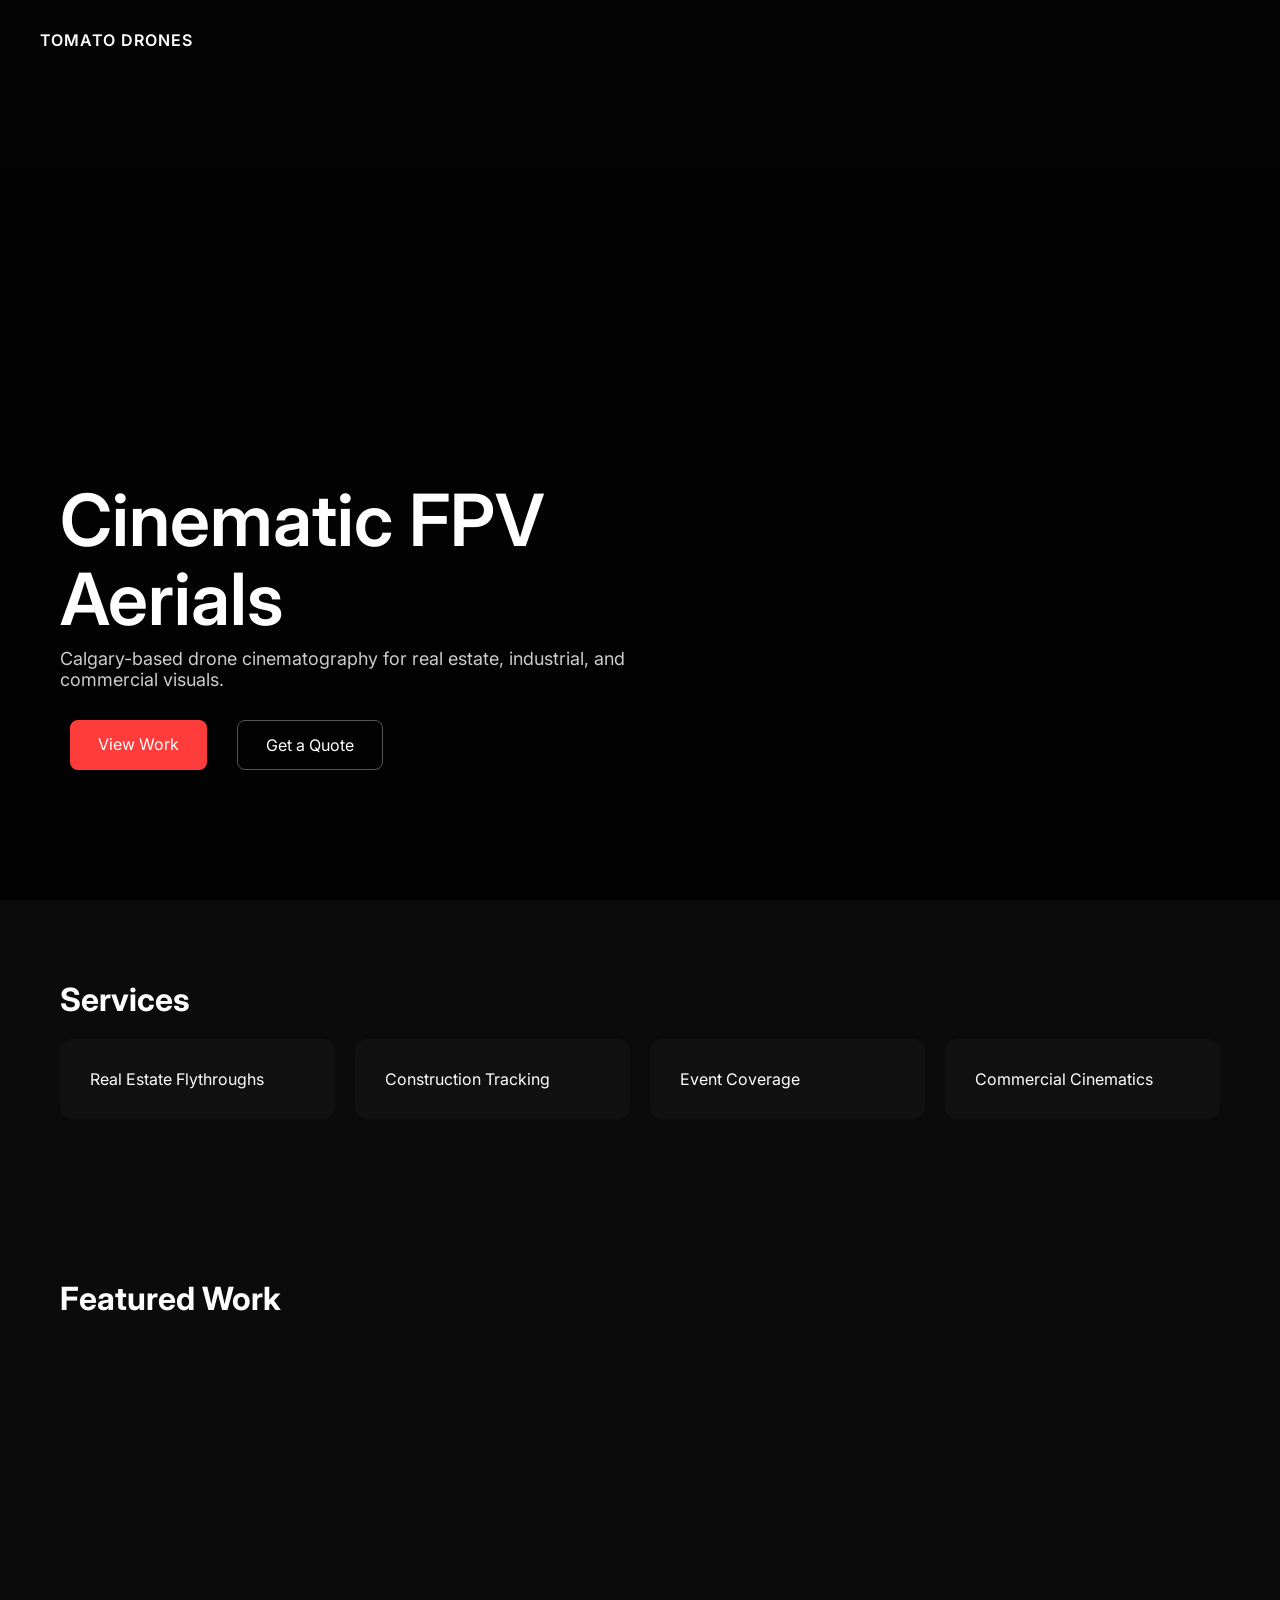
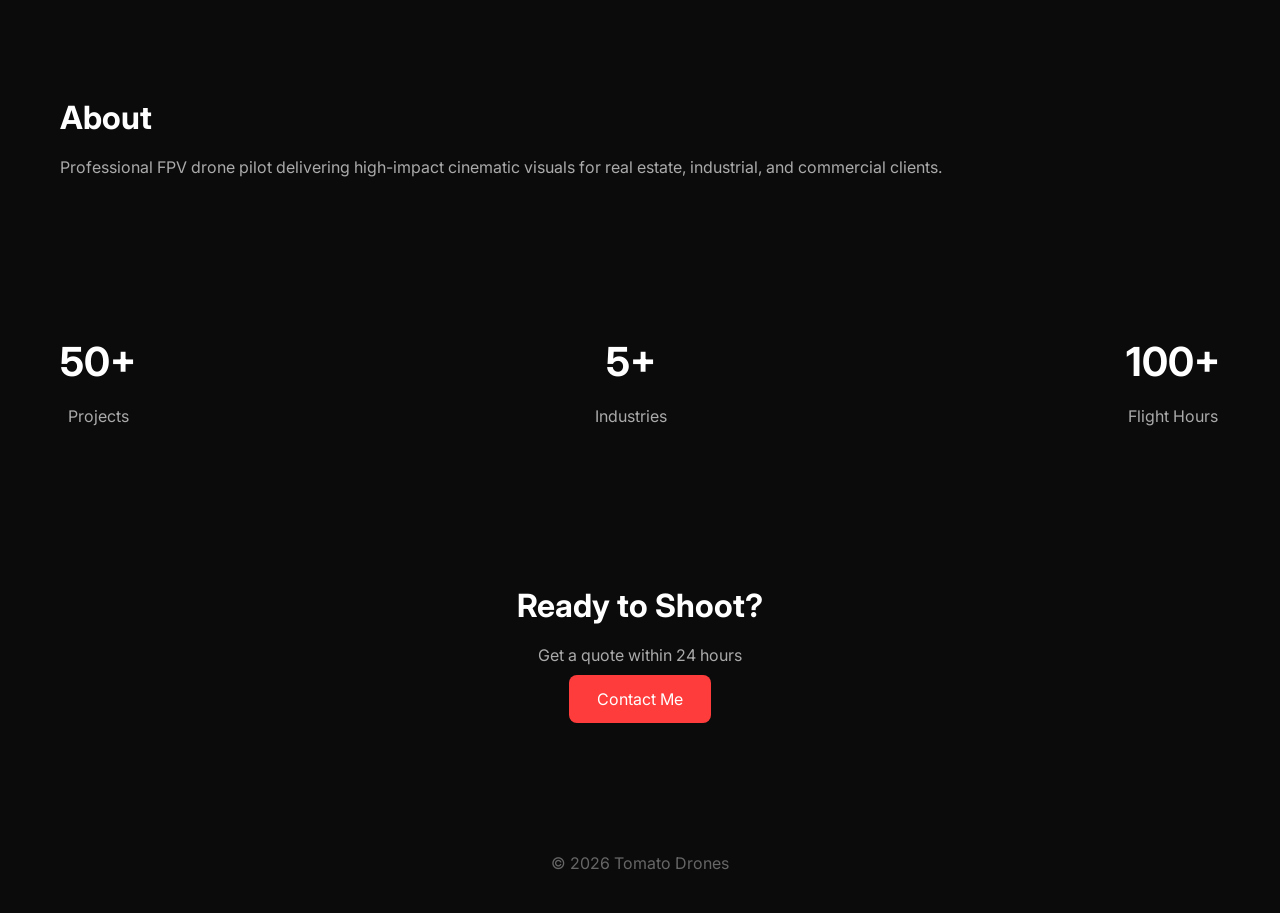
==== index.html @ 1771d5e5 "0.2" ====
<!DOCTYPE html>
<html lang="en">
<head>
<meta charset="UTF-8">
<meta name="viewport" content="width=device-width, initial-scale=1.0">
<title>Tomato Drones</title>

<link href="https://fonts.googleapis.com/css2?family=Inter:wght@300;400;600&display=swap" rel="stylesheet">

<style>
* { margin:0; padding:0; box-sizing:border-box; }
body {
  font-family: 'Inter', sans-serif;
  background:#0b0b0b;
  color:white;
}

.container {
  max-width:1200px;
  margin:auto;
  padding:80px 20px;
}

h1 { font-size:64px; line-height:1.1; }
h2 { font-size:32px; margin-bottom:20px; }
p { color:#aaa; }

.btn {
  padding:14px 28px;
  border-radius:8px;
  text-decoration:none;
  display:inline-block;
  margin:10px;
  transition:0.3s;
}

.btn-primary {
  background:#ff3c3c;
  color:white;
}

.btn-outline {
  border:1px solid #555;
  color:white;
}

.btn:hover { transform:translateY(-2px); }

.hero {
  position: relative;
  height: 100vh;
  overflow: hidden;
}

.hero video {
  position: fixed;
  top: 0;
  left: 0;
  width: 100%;
  height: 100%;
  object-fit: cover;
  z-index: -2;
  opacity: 0.2;
}

.hero::after {
  content:"";
  position: fixed;
  top:0;
  left:0;
  width:100%;
  height:100%;
  background: linear-gradient(
    to bottom,
    rgba(0,0,0,0.6),
    rgba(0,0,0,0.8)
  );
  z-index:-1;
}

/* NAV STYLE TITLE */
.brand {
  position: fixed;
  top: 30px;
  left: 40px;
  font-weight: 600;
  letter-spacing: 1px;
  z-index: 10;
}

/* HERO TEXT */
.hero-content {
  position: absolute;
  bottom: 120px;
  left: 60px;
  max-width: 600px;
}

.hero-content h1 {
  font-size: 72px;
  font-weight: 600;
  margin-bottom: 10px;
}

.hero-content p {
  font-size: 18px;
  color: #ccc;
  margin-bottom: 20px;
}

/* BUTTON ROW */
.hero-actions {
  display: flex;
  gap: 10px;
}

.hero video {
  position:absolute;
  width:100%;
  height:100%;
  object-fit:cover;
  z-index:-1;
  opacity:0.4;
}

.glass {
  background:rgba(255,255,255,0.05);
  backdrop-filter:blur(10px);
  padding:40px;
  border-radius:16px;
}

.services {
  display:grid;
  grid-template-columns:repeat(auto-fit,minmax(250px,1fr));
  gap:20px;
}

.card {
  padding:30px;
  background:#111;
  border-radius:12px;
  transition:0.3s;
}

.card:hover {
  transform:translateY(-5px);
  background:#151515;
}

.portfolio {
  display:grid;
  grid-template-columns:repeat(auto-fit,minmax(300px,1fr));
  gap:20px;
}

.portfolio iframe, .portfolio video {
  width:100%;
  height:200px;
  border-radius:12px;
  border:none;
}

.stats {
  display:flex;
  justify-content:space-between;
  text-align:center;
}

.stats h2 {
  font-size:40px;
}

footer {
  text-align:center;
  padding:40px;
  color:#666;
}

@media(max-width:768px){
  h1 { font-size:40px; }
  .stats { flex-direction:column; gap:20px; }
}
</style>
</head>

<body>

<!-- HERO -->
<section class="hero">

  <video autoplay muted loop playsinline>
    <source src="twoRock.mp4" type="video/mp4">
  </video>

  <div class="brand">TOMATO DRONES</div>

  <div class="hero-content">
    <h1>Cinematic FPV<br>Aerials</h1>
    <p>Calgary-based drone cinematography for real estate, industrial, and commercial visuals.</p>

    <div class="hero-actions">
      <a href="#portfolio" class="btn btn-primary">View Work</a>
      <a href="#contact" class="btn btn-outline">Get a Quote</a>
    </div>
  </div>

</section>

<!-- SERVICES -->
<section class="container">
  <h2>Services</h2>
  <div class="services">
    <div class="card">Real Estate Flythroughs</div>
    <div class="card">Construction Tracking</div>
    <div class="card">Event Coverage</div>
    <div class="card">Commercial Cinematics</div>
  </div>
</section>

<!-- PORTFOLIO -->
<section class="container" id="portfolio">
  <h2>Featured Work</h2>
  <div class="portfolio">
    <iframe width="560" height="315" src="https://www.youtube.com/embed/nwQSkTdGqn8?si=Qu9YaFXA_uNrLhO6" title="YouTube video player" frameborder="0" allow="accelerometer; autoplay; clipboard-write; encrypted-media; gyroscope; picture-in-picture; web-share" referrerpolicy="strict-origin-when-cross-origin" allowfullscreen></iframe>
    <iframe width="560" height="315" src="https://www.youtube.com/embed/4V4vYfZzAvI?si=W__c7DfGCSNk1PB9" title="YouTube video player" frameborder="0" allow="accelerometer; autoplay; clipboard-write; encrypted-media; gyroscope; picture-in-picture; web-share" referrerpolicy="strict-origin-when-cross-origin" allowfullscreen></iframe>
    
  </div>
</section>

<!-- ABOUT -->
<section class="container">
  <h2>About</h2>
  <p>
    Professional FPV drone pilot delivering high-impact cinematic visuals for
    real estate, industrial, and commercial clients.
  </p>
</section>

<!-- STATS -->
<section class="container stats">
  <div>
    <h2>50+</h2>
    <p>Projects</p>
  </div>
  <div>
    <h2>5+</h2>
    <p>Industries</p>
  </div>
  <div>
    <h2>100+</h2>
    <p>Flight Hours</p>
  </div>
</section>

<!-- CTA -->
<section class="container" id="contact" style="text-align:center;">
  <h2>Ready to Shoot?</h2>
  <p>Get a quote within 24 hours</p>
  <a href="mailto:tomatodrones@gmail.com" class="btn btn-primary">Contact Me</a>
</section>

<footer>
  © 2026 Tomato Drones
</footer>

</body>
</html>
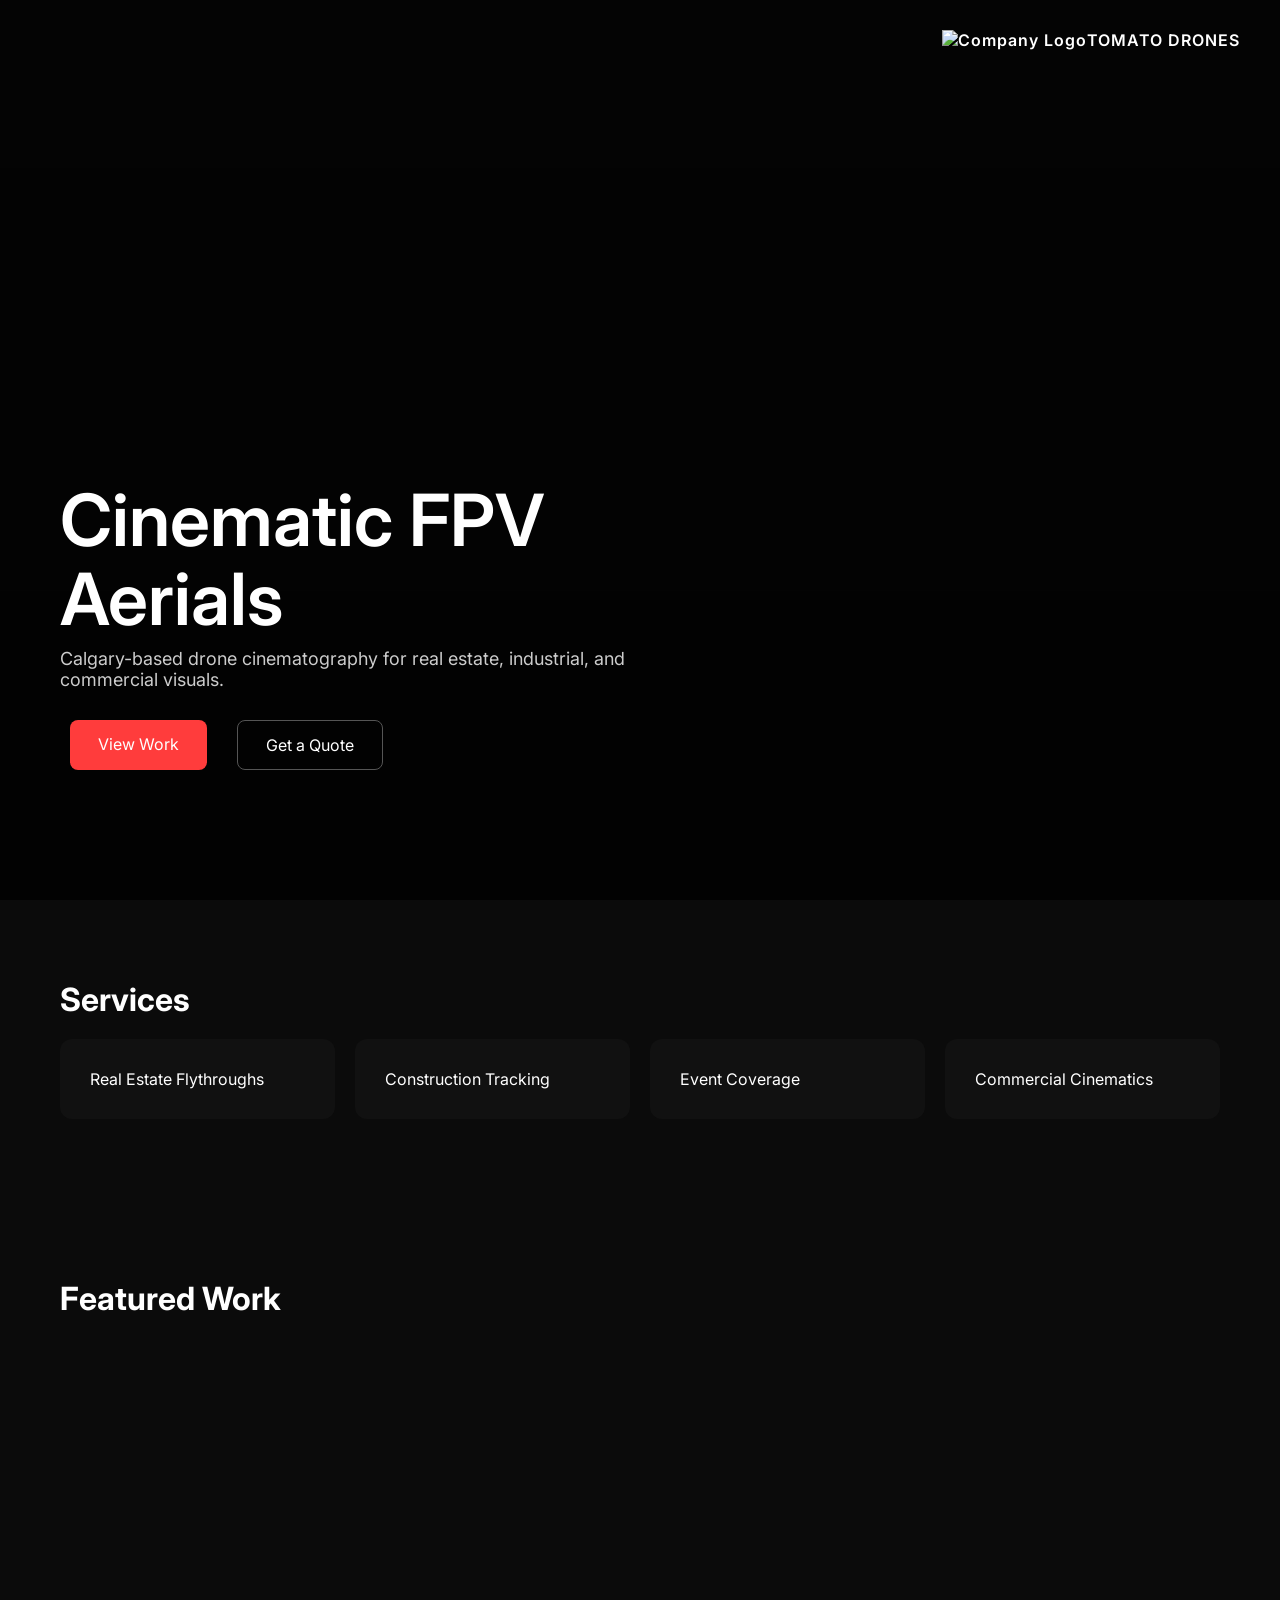
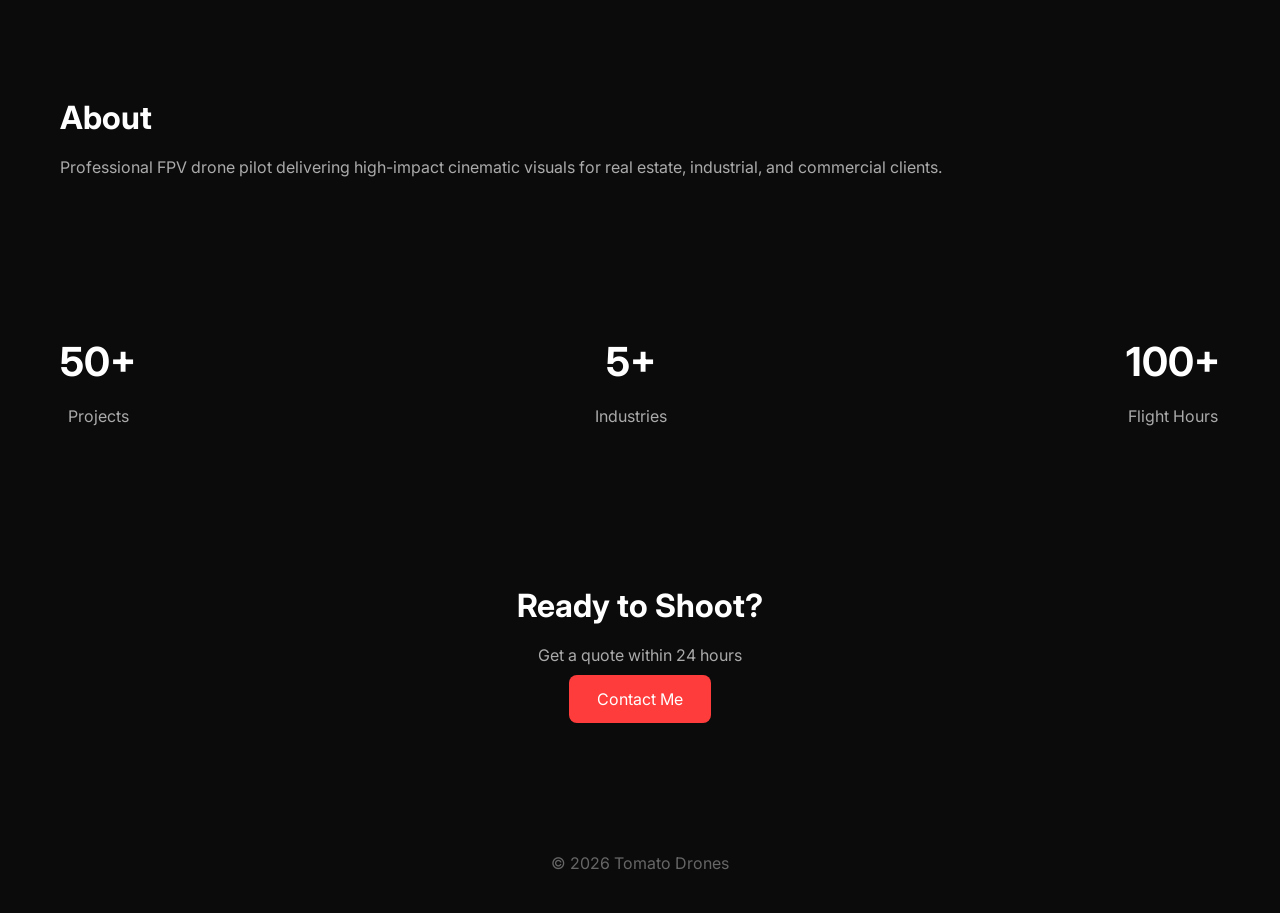
==== commit 574c1210: "Add logo to brand section in index.html Updated brand section to include a logo image." ====
--- a/index.html
+++ b/index.html
@@ -60,7 +60,7 @@
   height: 100%;
   object-fit: cover;
   z-index: -2;
-  opacity: 0.2;
+  opacity: 1;
 }
 
 .hero::after {
@@ -82,7 +82,7 @@
 .brand {
   position: fixed;
   top: 30px;
-  left: 40px;
+  right: 40px;
   font-weight: 600;
   letter-spacing: 1px;
   z-index: 10;
@@ -114,15 +114,6 @@
   gap: 10px;
 }
 
-.hero video {
-  position:absolute;
-  width:100%;
-  height:100%;
-  object-fit:cover;
-  z-index:-1;
-  opacity:0.4;
-}
-
 .glass {
   background:rgba(255,255,255,0.05);
   backdrop-filter:blur(10px);
@@ -193,7 +184,7 @@
     <source src="twoRock.mp4" type="video/mp4">
   </video>
 
-  <div class="brand">TOMATO DRONES</div>
+  <div class="brand"><img src="logo.png" alt="Company Logo" width="150" height="50">TOMATO DRONES</div>
 
   <div class="hero-content">
     <h1>Cinematic FPV<br>Aerials</h1>
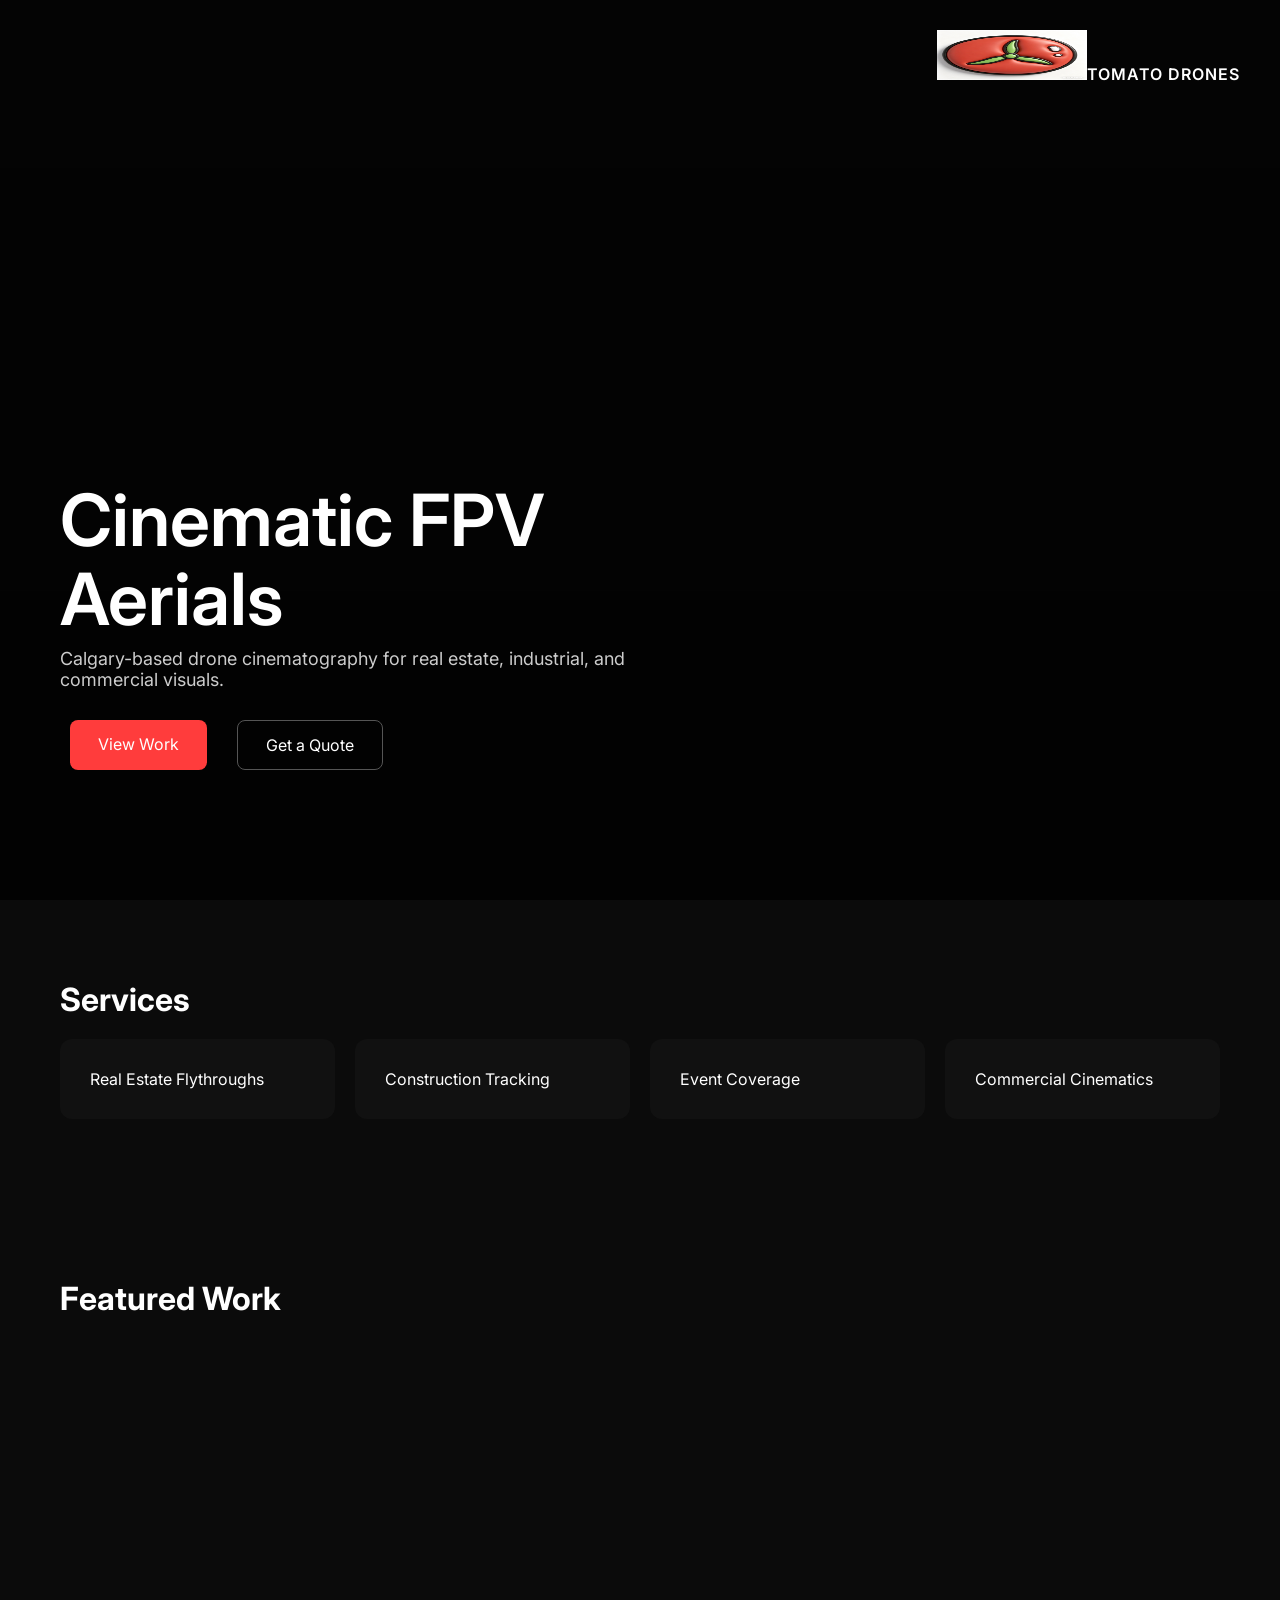
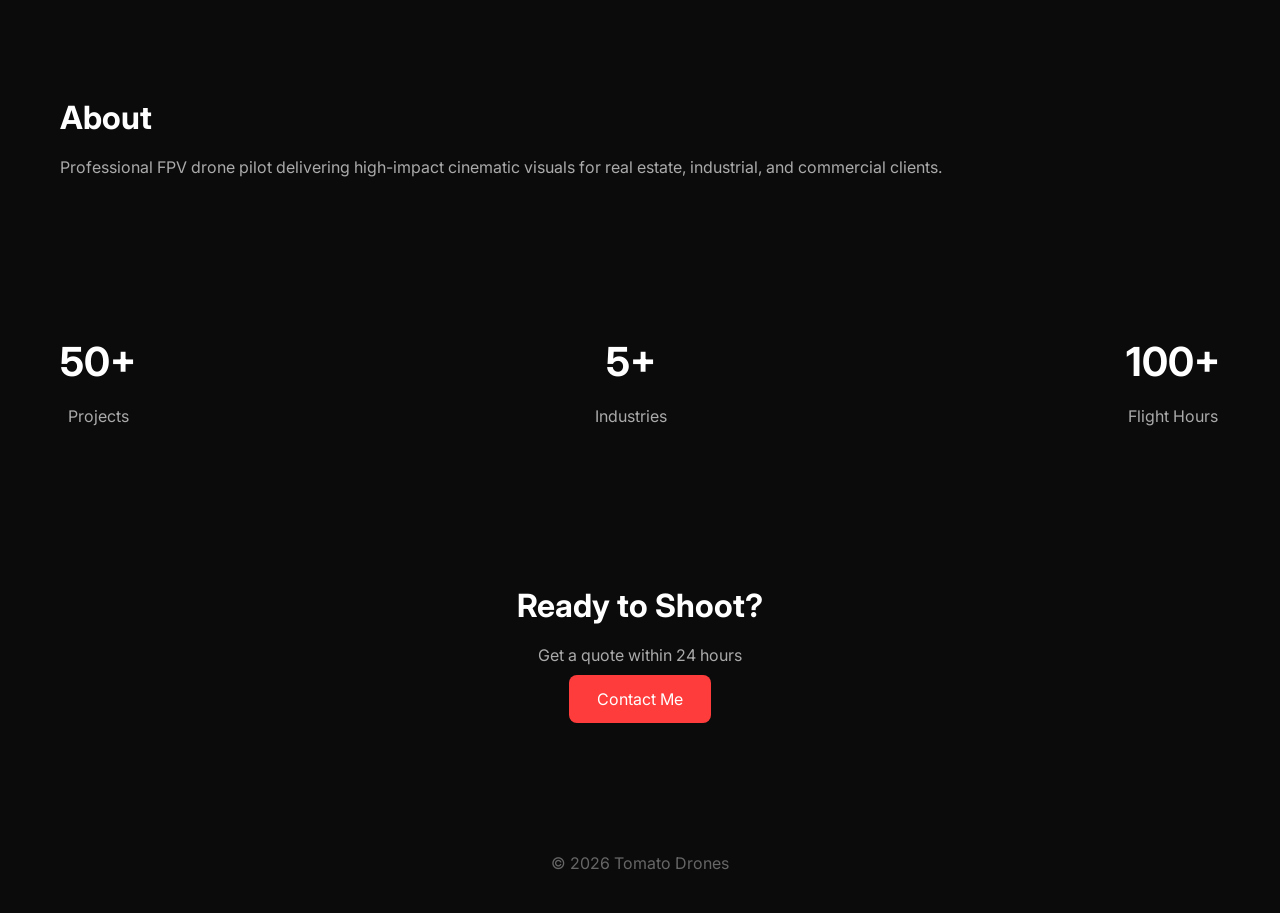
==== commit 41ae143d: "Fix HTML entity encoding in index.html" ====
--- a/index.html
+++ b/index.html
@@ -184,7 +184,7 @@
     <source src="twoRock.mp4" type="video/mp4">
   </video>
 
-  <div class="brand"><img src="logo.png" alt="Company Logo" width="150" height="50">TOMATO DRONES</div>
+  <div class="brand"><img src="logo.PNG" alt="Company Logo" width="150" height="50">TOMATO DRONES</div>
 
   <div class="hero-content">
     <h1>Cinematic FPV<br>Aerials</h1>
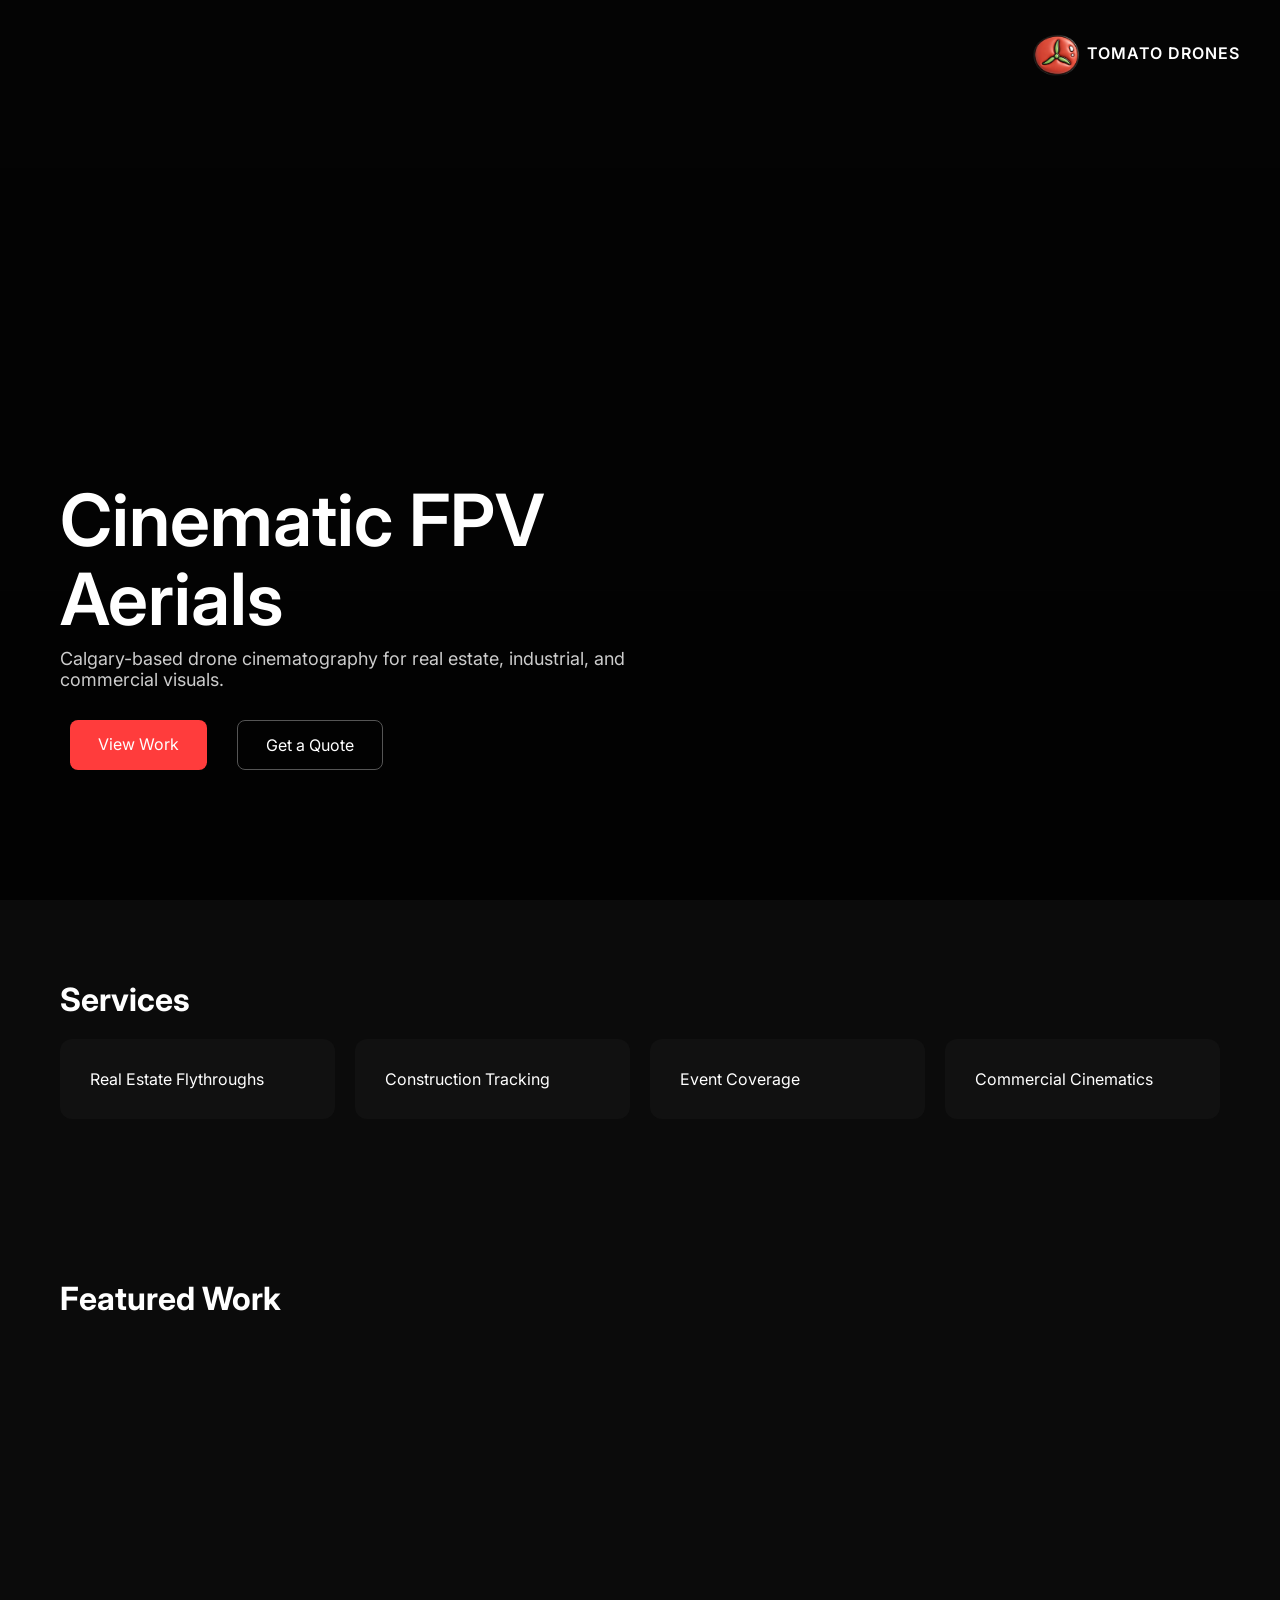
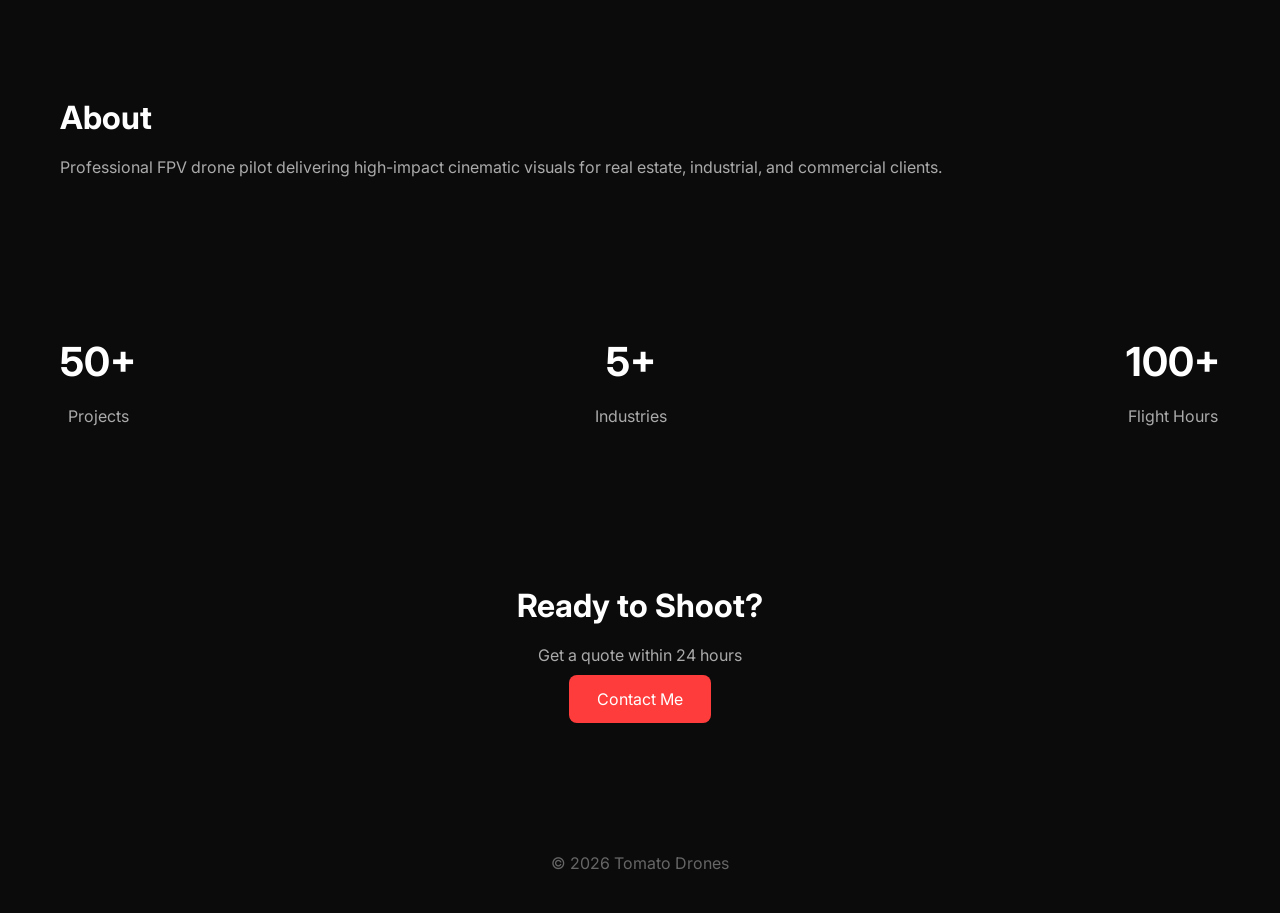
==== commit c9b8488d: "Refactor index.html for improved layout and styles Updated HTML structure and styling for the Tomato" ====
--- a/index.html
+++ b/index.html
@@ -184,7 +184,11 @@
     <source src="twoRock.mp4" type="video/mp4">
   </video>
 
-  <div class="brand"><img src="logo.PNG" alt="Company Logo" width="150" height="50">TOMATO DRONES</div>
+  <div class="brand">
+    <img src="logo.PNG" alt="Logo" width="50" height="50" style="vertical-align: middle;">
+<span>TOMATO DRONES</span>
+    
+  </div>
 
   <div class="hero-content">
     <h1>Cinematic FPV<br>Aerials</h1>
@@ -215,6 +219,7 @@
   <div class="portfolio">
     <iframe width="560" height="315" src="https://www.youtube.com/embed/nwQSkTdGqn8?si=Qu9YaFXA_uNrLhO6" title="YouTube video player" frameborder="0" allow="accelerometer; autoplay; clipboard-write; encrypted-media; gyroscope; picture-in-picture; web-share" referrerpolicy="strict-origin-when-cross-origin" allowfullscreen></iframe>
     <iframe width="560" height="315" src="https://www.youtube.com/embed/4V4vYfZzAvI?si=W__c7DfGCSNk1PB9" title="YouTube video player" frameborder="0" allow="accelerometer; autoplay; clipboard-write; encrypted-media; gyroscope; picture-in-picture; web-share" referrerpolicy="strict-origin-when-cross-origin" allowfullscreen></iframe>
+    <iframe width="560" height="315" src="https://www.youtube.com/embed/sFaDt3SE3fg?si=DOO-idSJyPERDa3L" title="YouTube video player" frameborder="0" allow="accelerometer; autoplay; clipboard-write; encrypted-media; gyroscope; picture-in-picture; web-share" referrerpolicy="strict-origin-when-cross-origin" allowfullscreen></iframe>
     
   </div>
 </section>
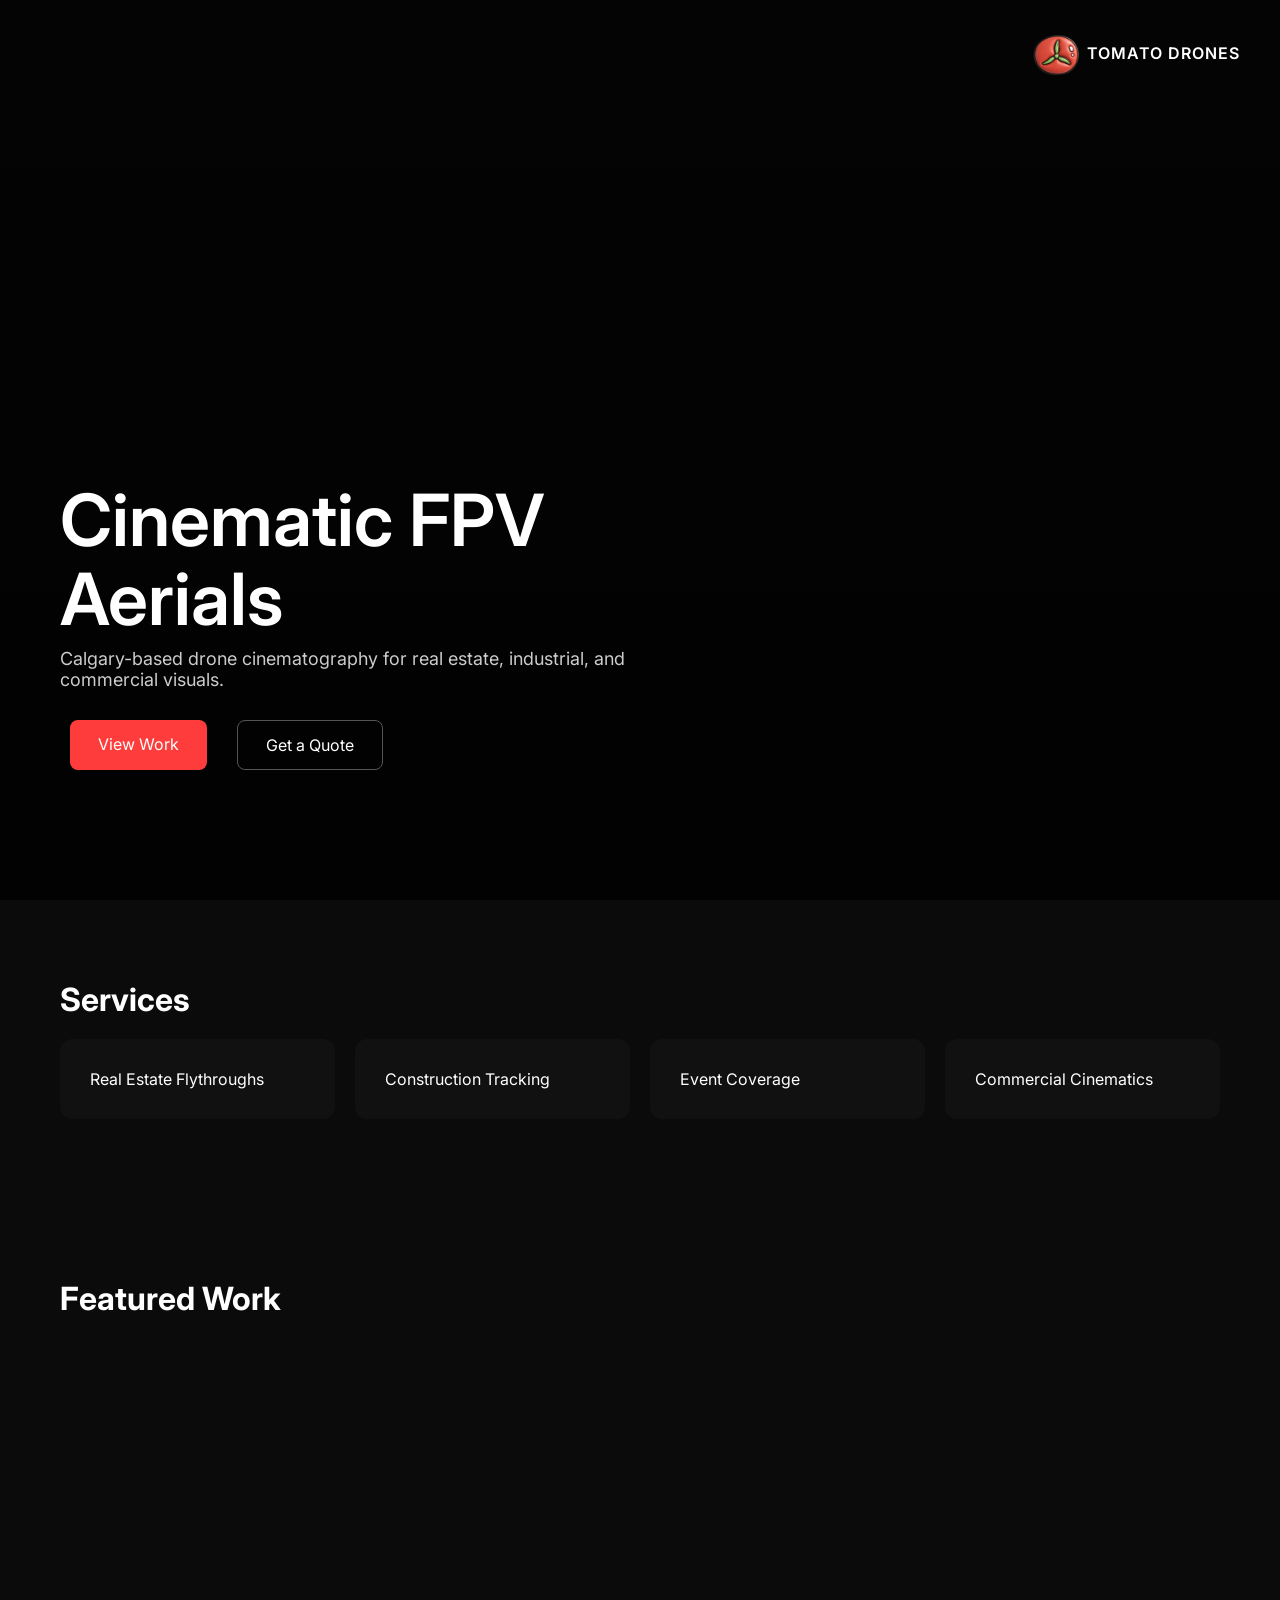
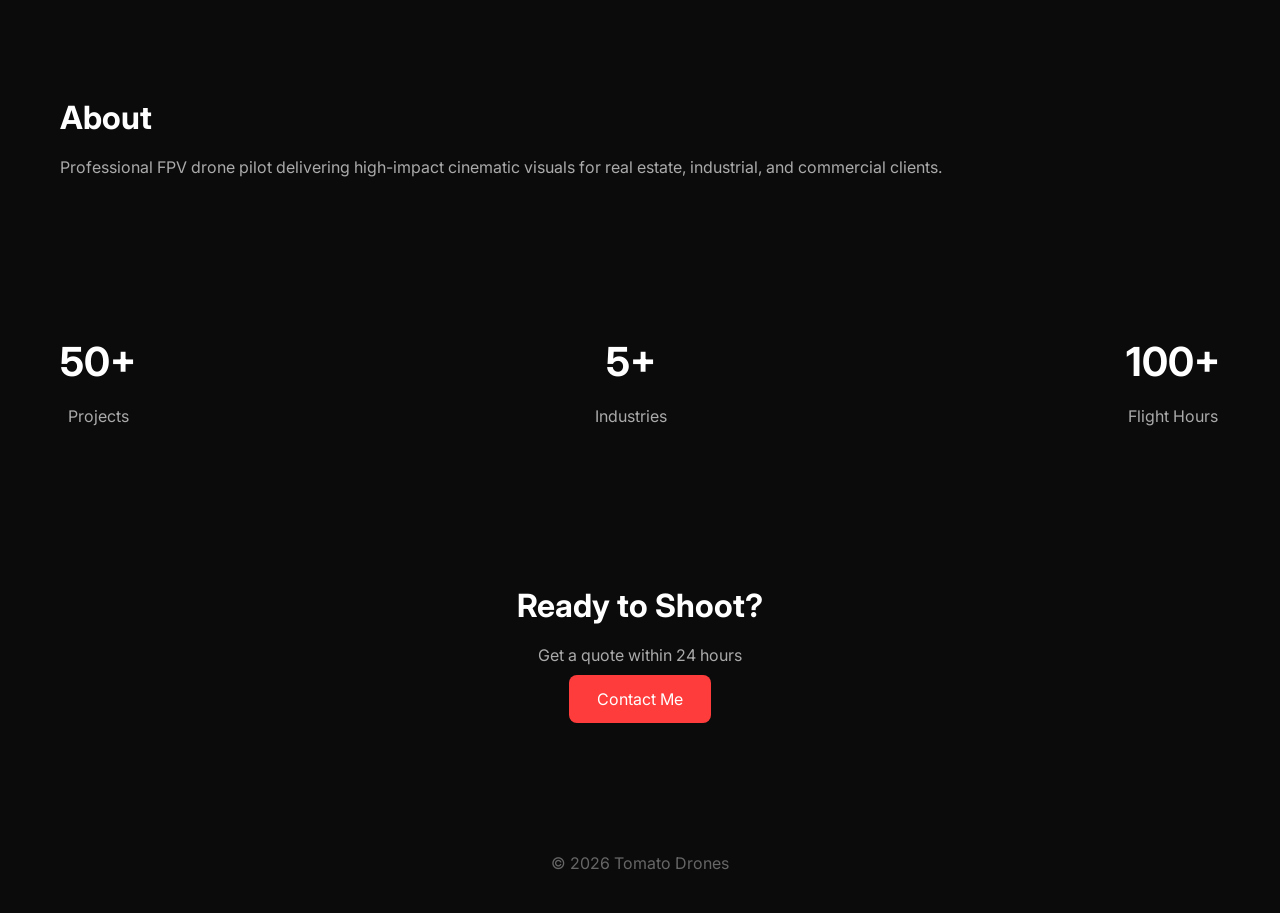
==== commit 817e0180: "Update index.html" ====
--- a/index.html
+++ b/index.html
@@ -185,7 +185,7 @@
   </video>
 
   <div class="brand">
-    <img src="logo.PNG" alt="Logo" width="50" height="50" style="vertical-align: middle;">
+    <img src="logo_c.png" alt="Logo" width="50" height="50" style="vertical-align: middle;">
 <span>TOMATO DRONES</span>
     
   </div>
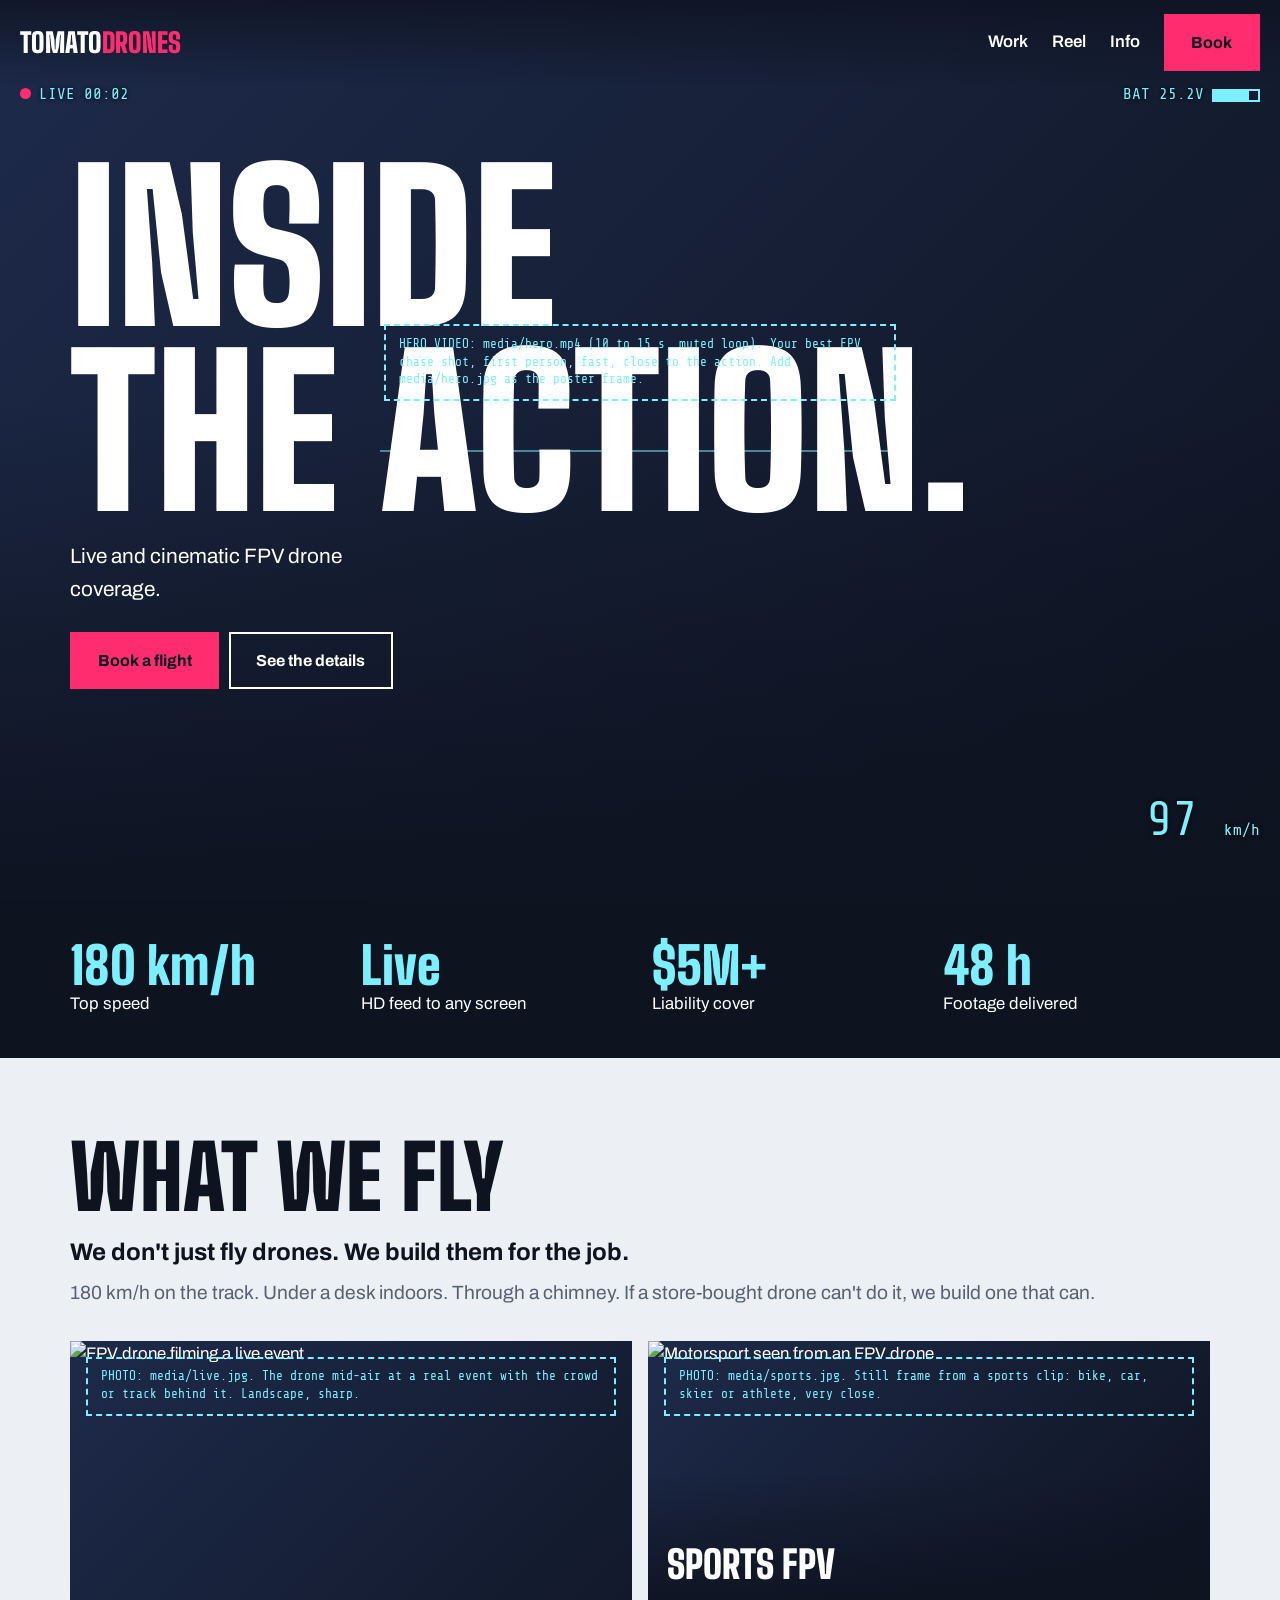
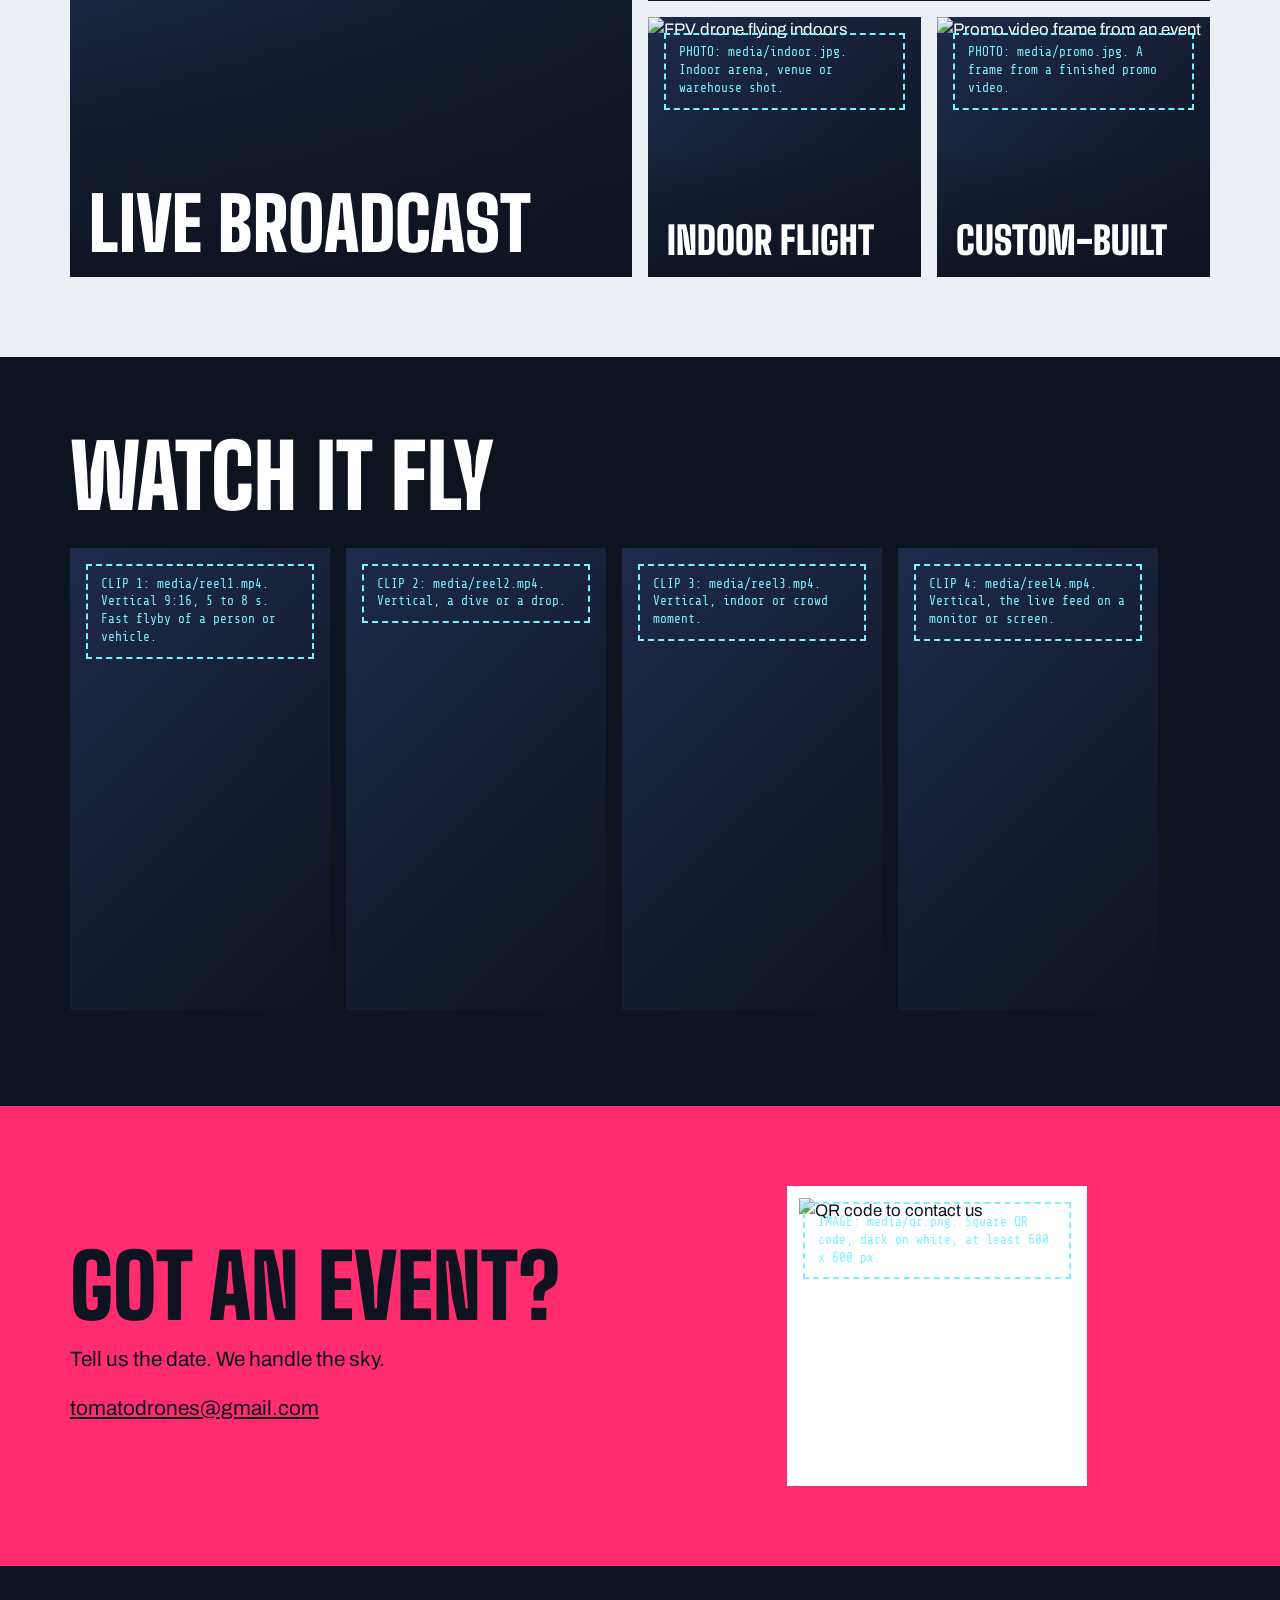
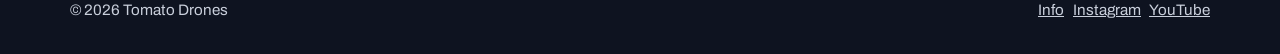
==== commit 7a3986f4: "NewSite" ====
--- a/index.html
+++ b/index.html
@@ -1,264 +1,88 @@
-<!DOCTYPE html>
-<html lang="en">
-<head>
-<meta charset="UTF-8">
-<meta name="viewport" content="width=device-width, initial-scale=1.0">
-<title>Tomato Drones</title>
-
-<link href="https://fonts.googleapis.com/css2?family=Inter:wght@300;400;600&display=swap" rel="stylesheet">
-
-<style>
-* { margin:0; padding:0; box-sizing:border-box; }
-body {
-  font-family: 'Inter', sans-serif;
-  background:#0b0b0b;
-  color:white;
-}
-
-.container {
-  max-width:1200px;
-  margin:auto;
-  padding:80px 20px;
-}
-
-h1 { font-size:64px; line-height:1.1; }
-h2 { font-size:32px; margin-bottom:20px; }
-p { color:#aaa; }
-
-.btn {
-  padding:14px 28px;
-  border-radius:8px;
-  text-decoration:none;
-  display:inline-block;
-  margin:10px;
-  transition:0.3s;
-}
-
-.btn-primary {
-  background:#ff3c3c;
-  color:white;
-}
-
-.btn-outline {
-  border:1px solid #555;
-  color:white;
-}
-
-.btn:hover { transform:translateY(-2px); }
-
-.hero {
-  position: relative;
-  height: 100vh;
-  overflow: hidden;
-}
-
-.hero video {
-  position: fixed;
-  top: 0;
-  left: 0;
-  width: 100%;
-  height: 100%;
-  object-fit: cover;
-  z-index: -2;
-  opacity: 1;
-}
-
-.hero::after {
-  content:"";
-  position: fixed;
-  top:0;
-  left:0;
-  width:100%;
-  height:100%;
-  background: linear-gradient(
-    to bottom,
-    rgba(0,0,0,0.6),
-    rgba(0,0,0,0.8)
-  );
-  z-index:-1;
-}
-
-/* NAV STYLE TITLE */
-.brand {
-  position: fixed;
-  top: 30px;
-  right: 40px;
-  font-weight: 600;
-  letter-spacing: 1px;
-  z-index: 10;
-}
-
-/* HERO TEXT */
-.hero-content {
-  position: absolute;
-  bottom: 120px;
-  left: 60px;
-  max-width: 600px;
-}
-
-.hero-content h1 {
-  font-size: 72px;
-  font-weight: 600;
-  margin-bottom: 10px;
-}
-
-.hero-content p {
-  font-size: 18px;
-  color: #ccc;
-  margin-bottom: 20px;
-}
-
-/* BUTTON ROW */
-.hero-actions {
-  display: flex;
-  gap: 10px;
-}
-
-.glass {
-  background:rgba(255,255,255,0.05);
-  backdrop-filter:blur(10px);
-  padding:40px;
-  border-radius:16px;
-}
-
-.services {
-  display:grid;
-  grid-template-columns:repeat(auto-fit,minmax(250px,1fr));
-  gap:20px;
-}
-
-.card {
-  padding:30px;
-  background:#111;
-  border-radius:12px;
-  transition:0.3s;
-}
-
-.card:hover {
-  transform:translateY(-5px);
-  background:#151515;
-}
-
-.portfolio {
-  display:grid;
-  grid-template-columns:repeat(auto-fit,minmax(300px,1fr));
-  gap:20px;
-}
-
-.portfolio iframe, .portfolio video {
-  width:100%;
-  height:200px;
-  border-radius:12px;
-  border:none;
-}
-
-.stats {
-  display:flex;
-  justify-content:space-between;
-  text-align:center;
-}
-
-.stats h2 {
-  font-size:40px;
-}
-
-footer {
-  text-align:center;
-  padding:40px;
-  color:#666;
-}
-
-@media(max-width:768px){
-  h1 { font-size:40px; }
-  .stats { flex-direction:column; gap:20px; }
-}
-</style>
-</head>
-
-<body>
-
-<!-- HERO -->
-<section class="hero">
-
-  <video autoplay muted loop playsinline>
-    <source src="twoRock.mp4" type="video/mp4">
-  </video>
-
-  <div class="brand">
-    <img src="logo_c.png" alt="Logo" width="50" height="50" style="vertical-align: middle;">
-<span>TOMATO DRONES</span>
-    
-  </div>
-
-  <div class="hero-content">
-    <h1>Cinematic FPV<br>Aerials</h1>
-    <p>Calgary-based drone cinematography for real estate, industrial, and commercial visuals.</p>
-
-    <div class="hero-actions">
-      <a href="#portfolio" class="btn btn-primary">View Work</a>
-      <a href="#contact" class="btn btn-outline">Get a Quote</a>
-    </div>
-  </div>
-
-</section>
-
-<!-- SERVICES -->
-<section class="container">
-  <h2>Services</h2>
-  <div class="services">
-    <div class="card">Real Estate Flythroughs</div>
-    <div class="card">Construction Tracking</div>
-    <div class="card">Event Coverage</div>
-    <div class="card">Commercial Cinematics</div>
-  </div>
-</section>
-
-<!-- PORTFOLIO -->
-<section class="container" id="portfolio">
-  <h2>Featured Work</h2>
-  <div class="portfolio">
-    <iframe width="560" height="315" src="https://www.youtube.com/embed/nwQSkTdGqn8?si=Qu9YaFXA_uNrLhO6" title="YouTube video player" frameborder="0" allow="accelerometer; autoplay; clipboard-write; encrypted-media; gyroscope; picture-in-picture; web-share" referrerpolicy="strict-origin-when-cross-origin" allowfullscreen></iframe>
-    <iframe width="560" height="315" src="https://www.youtube.com/embed/4V4vYfZzAvI?si=W__c7DfGCSNk1PB9" title="YouTube video player" frameborder="0" allow="accelerometer; autoplay; clipboard-write; encrypted-media; gyroscope; picture-in-picture; web-share" referrerpolicy="strict-origin-when-cross-origin" allowfullscreen></iframe>
-    <iframe width="560" height="315" src="https://www.youtube.com/embed/sFaDt3SE3fg?si=DOO-idSJyPERDa3L" title="YouTube video player" frameborder="0" allow="accelerometer; autoplay; clipboard-write; encrypted-media; gyroscope; picture-in-picture; web-share" referrerpolicy="strict-origin-when-cross-origin" allowfullscreen></iframe>
-    
-  </div>
-</section>
-
-<!-- ABOUT -->
-<section class="container">
-  <h2>About</h2>
-  <p>
-    Professional FPV drone pilot delivering high-impact cinematic visuals for
-    real estate, industrial, and commercial clients.
-  </p>
-</section>
-
-<!-- STATS -->
-<section class="container stats">
-  <div>
-    <h2>50+</h2>
-    <p>Projects</p>
-  </div>
-  <div>
-    <h2>5+</h2>
-    <p>Industries</p>
-  </div>
-  <div>
-    <h2>100+</h2>
-    <p>Flight Hours</p>
-  </div>
-</section>
-
-<!-- CTA -->
-<section class="container" id="contact" style="text-align:center;">
-  <h2>Ready to Shoot?</h2>
-  <p>Get a quote within 24 hours</p>
-  <a href="mailto:tomatodrones@gmail.com" class="btn btn-primary">Contact Me</a>
-</section>
-
-<footer>
-  © 2026 Tomato Drones
-</footer>
-
-</body>
-</html>
+<!doctype html>
+<html lang="en">
+<head>
+<meta charset="utf-8">
+<meta name="viewport" content="width=device-width, initial-scale=1">
+<title>Tomato Drones| Live and cinematic FPV drone coverage</title>
+<meta name="description" content="Live and cinematic FPV drone coverage for sports and events.">
+<link rel="preconnect" href="https://fonts.googleapis.com">
+<link rel="preconnect" href="https://fonts.gstatic.com" crossorigin>
+<link href="https://fonts.googleapis.com/css2?family=Archivo:wght@400;600;700&family=Big+Shoulders+Display:wght@900&family=Share+Tech+Mono&display=swap" rel="stylesheet">
+<link rel="stylesheet" href="style.css">
+</head>
+<body>
+<nav>
+  <a class="logo" href="index.html">Tomato<i>Drones</i></a>
+  <ul>
+    <li class="hide"><a href="#work">Work</a></li>
+    <li class="hide"><a href="#reel">Reel</a></li>
+    <li><a href="info.html">Info</a></li>
+    <li><a class="btn" href="#book">Book</a></li>
+  </ul>
+</nav>
+
+<header class="hero slot">
+  <video autoplay muted loop playsinline poster="media/hero.jpg"><source src="media/hero.mp4" type="video/mp4"></video>
+  <p class="cap">HERO VIDEO: media/hero.mp4 (10 to 15 s, muted loop). Your best FPV chase shot, first person, fast, close to the action. Add media/hero.jpg as the poster frame.</p>
+  <div class="hud">
+    <span class="rec">LIVE <span id="t">00:00</span></span>
+    <span>BAT <span id="v">25.2</span>V<span class="bat"><i></i></span></span>
+  </div>
+  <div class="hz"></div>
+  <div class="spd"><span id="s">158</span> <small>km/h</small></div>
+  <div class="wrap in">
+    <h1>Inside<br>the action.</h1>
+    <p>Live and cinematic FPV drone coverage.</p>
+    <a class="btn" href="#book">Book a flight</a><a class="btn ghost" href="info.html">See the details</a>
+  </div>
+</header>
+
+<div class="specs"><div class="wrap">
+  <div><b>180 km/h</b>Top speed</div>
+  <div><b>Live</b>HD feed to any screen</div>
+  <div><b>$5M+</b>Liability cover</div>
+  <div><b>48 h</b>Footage delivered</div>
+</div></div>
+
+<section id="work"><div class="wrap">
+  <h2>What we fly</h2>
+  <p class="lead">We don't just fly drones. We build them for the job.</p>
+  <p class="sub">180 km/h on the track. Under a desk indoors. Through a chimney. If a store-bought drone can't do it, we build one that can.</p>
+  <div class="grid">
+    <a class="tile big slot" href="info.html#live"><img src="media/live.jpeg" alt="FPV drone filming a live event"><span class="cap">PHOTO: media/live.jpg. The drone mid-air at a real event with the crowd or track behind it. Landscape, sharp.</span><h3>Live broadcast</h3></a>
+    <a class="tile wide slot" href="info.html#sports"><img src="media/sports.jpeg" alt="Motorsport seen from an FPV drone"><span class="cap">PHOTO: media/sports.jpg. Still frame from a sports clip: bike, car, skier or athlete, very close.</span><h3>Sports FPV</h3></a>
+    <a class="tile slot" href="info.html#indoor"><img src="media/indoor.jpeg" alt="FPV drone flying indoors"><span class="cap">PHOTO: media/indoor.jpg. Indoor arena, venue or warehouse shot.</span><h3>Indoor flight</h3></a>
+    <a class="tile slot" href="info.html#promo"><img src="media/promo2.png" alt="Promo video frame from an event"><span class="cap">PHOTO: media/promo.jpg. A frame from a finished promo video.</span><h3>Custom-built</h3></a>
+  </div>
+
+</div></section>
+
+<section id="reel" class="dk"><div class="wrap">
+  <h2>Watch it fly</h2>
+  <div class="reel">
+    <div class="clip slot"><video autoplay muted loop playsinline preload="metadata"><source src="media/reel1.mp4" type="video/mp4"></video><span class="cap">CLIP 1: media/reel1.mp4. Vertical 9:16, 5 to 8 s. Fast flyby of a person or vehicle.</span></div>
+    <div class="clip slot"><video autoplay muted loop playsinline preload="metadata"><source src="media/reel2.mp4" type="video/mp4"></video><span class="cap">CLIP 2: media/reel2.mp4. Vertical, a dive or a drop.</span></div>
+    <div class="clip slot"><video autoplay muted loop playsinline preload="metadata"><source src="media/reel3.mp4" type="video/mp4"></video><span class="cap">CLIP 3: media/reel3.mp4. Vertical, indoor or crowd moment.</span></div>
+    <div class="clip slot"><video autoplay muted loop playsinline preload="metadata"><source src="media/reel4.mp4" type="video/mp4"></video><span class="cap">CLIP 4: media/reel4.mp4. Vertical, the live feed on a monitor or screen.</span></div>
+  </div>
+</div></section>
+
+<section id="book" class="book"><div class="wrap">
+  <div>
+    <h2>Got an event?</h2>
+    <p>Tell us the date. We handle the sky.</p>
+    <p><a href="mailto:tomatodrones@gmail.com">tomatodrones@gmail.com</a></p>
+  </div>
+  <div class="qr slot">
+    <img src="media/qr.png" alt="QR code to contact us">
+    <span class="cap">IMAGE: media/qr.png. Square QR code, dark on white, at least 600 x 600 px.</span>
+  </div>
+</div></section>
+
+<footer><div class="wrap">
+  <span>&copy; 2026 Tomato Drones</span>
+  <span><a href="info.html">Info</a> &nbsp; <a href="https://www.instagram.com/tomato_drones/">Instagram</a> &nbsp; <a href="https://www.youtube.com/@TomatoDrones">YouTube</a></span>
+</div></footer>
+<script src="script.js"></script>
+</body>
+</html>
--- a/style.css
+++ b/style.css
@@ -0,0 +1,80 @@
+:root{--ink:#0e1320;--paper:#eceff3;--sig:#ff2d6f;--hud:#7df0ff;--mut:#586073}
+*{box-sizing:border-box;margin:0}
+html{scroll-behavior:smooth}
+body{background:var(--paper);color:var(--ink);font:400 1.05rem/1.6 Archivo,system-ui,sans-serif}
+h1,h2,h3{font-family:'Big Shoulders Display','Arial Narrow',Impact,sans-serif;font-weight:900;text-transform:uppercase;line-height:.9}
+h2{font-size:clamp(2.6rem,7vw,5.5rem)}
+a{color:inherit}
+:focus-visible{outline:3px solid var(--sig);outline-offset:3px}
+.wrap{max-width:1180px;margin:auto;padding:0 1.25rem}
+section{padding:5rem 0}
+nav{position:fixed;inset:0 0 auto;z-index:20;display:flex;justify-content:space-between;align-items:center;padding:.9rem 1.25rem;color:#fff;background:linear-gradient(#0e1320cc,transparent)}
+nav.dark{color:var(--ink);background:var(--paper)}
+.logo{font:900 1.7rem 'Big Shoulders Display',sans-serif;text-decoration:none;text-transform:uppercase}
+.logo i{color:var(--sig);font-style:normal}
+nav ul{display:flex;gap:1.5rem;list-style:none;padding:0;align-items:center}
+nav a{text-decoration:none;font-weight:600}
+.btn{display:inline-block;padding:.85rem 1.6rem;background:var(--sig);color:var(--ink);font-weight:700;text-decoration:none;border:2px solid var(--sig);cursor:pointer;font-size:1rem;font-family:inherit}
+.btn:hover{background:#fff;border-color:#fff}
+.btn.ghost{background:transparent;color:inherit;border-color:currentColor}
+.btn.dark{background:var(--ink);border-color:var(--ink);color:#fff}
+.slot{position:relative;overflow:hidden;background:linear-gradient(135deg,#1d2a4a,var(--ink))}
+.slot>img,.slot>video{position:absolute;inset:0;width:100%;height:100%;object-fit:cover;transition:transform .5s}
+.cap{display:none}
+.slot.empty .cap{display:block;position:absolute;z-index:4;left:1rem;right:1rem;top:1rem;padding:.6rem .8rem;border:2px dashed var(--hud);color:var(--hud);font:.8rem/1.4 'Share Tech Mono',monospace}
+.hero{min-height:100svh;display:flex;align-items:flex-end;color:#fff}
+.hero::after{content:"";position:absolute;inset:0;background:linear-gradient(transparent 45%,#0e1320ee);z-index:1}
+.hero.empty .cap{top:36%;max-width:32rem;margin:auto}
+.hero .in{position:relative;z-index:3;padding-bottom:3.5rem;width:100%}
+.hero h1{font-size:clamp(4.2rem,16vw,13rem)}
+.hero p{font-size:1.3rem;max-width:28ch;margin:1rem 0 1.6rem}
+.hero .btn+.btn{margin-left:.6rem}
+.hud{position:absolute;z-index:3;inset:5.2rem 1.25rem auto;display:flex;justify-content:space-between;font:1rem/1.4 'Share Tech Mono',monospace;color:var(--hud);text-shadow:0 0 4px #000}
+.rec::before{content:"";display:inline-block;width:.7em;height:.7em;border-radius:50%;background:var(--sig);margin-right:.5em;animation:b 1s steps(2) infinite}
+@keyframes b{50%{opacity:0}}
+.bat{display:inline-block;width:3rem;height:.8rem;border:2px solid currentColor;vertical-align:middle;margin-left:.5rem}
+.bat i{display:block;height:100%;width:80%;background:currentColor}
+.hz{position:absolute;z-index:3;left:50%;top:50%;width:min(60vw,520px);height:2px;background:var(--hud);opacity:.5;transform:translateX(-50%);animation:roll 6s ease-in-out infinite alternate}
+@keyframes roll{to{transform:translate(-50%,28px) rotate(-8deg)}}
+.spd{position:absolute;z-index:3;right:1.25rem;bottom:3.5rem;font:3rem/1 'Share Tech Mono',monospace;color:var(--hud);text-shadow:0 0 4px #000}
+.spd small{font-size:1rem}
+.specs{background:var(--ink);color:#fff;padding:2.5rem 0}
+.specs .wrap{display:grid;grid-template-columns:repeat(auto-fit,minmax(150px,1fr));gap:1.5rem}
+.specs b{display:block;font:900 3.2rem/1 'Big Shoulders Display',sans-serif;color:var(--hud)}
+.grid{display:grid;gap:1rem;grid-template-columns:repeat(4,1fr);margin-top:2rem}
+.tile{display:flex;align-items:flex-end;padding:1.2rem;min-height:260px;color:#fff;text-decoration:none}
+.tile::after{content:"";position:absolute;inset:0;background:linear-gradient(transparent 50%,#0e1320dd)}
+.tile h3{position:relative;z-index:3;font-size:2.4rem}
+.tile.big{grid-column:span 2;grid-row:span 2}
+.tile.big h3{font-size:4.6rem}
+.tile.wide{grid-column:span 2}
+.tile:hover>img,.tile:hover>video{transform:scale(1.05)}
+.dk{background:var(--ink);color:#fff}
+.reel{display:flex;gap:1rem;overflow-x:auto;scroll-snap-type:x mandatory;margin-top:2rem;padding-bottom:1rem}
+.clip{flex:0 0 min(260px,70vw);aspect-ratio:9/16;scroll-snap-align:start}
+.book{background:var(--sig);color:var(--ink)}
+.book .wrap{display:grid;grid-template-columns:1fr 1fr;gap:3rem;align-items:center}
+.book p{font-size:1.3rem;margin-top:1rem}
+input,textarea{width:100%;padding:.9rem;border:0;background:#fff;color:var(--ink);font:inherit;margin-bottom:.8rem}
+label{display:block;font-weight:600;margin-bottom:.2rem}
+footer{background:var(--ink);color:#c9cfdb;padding:2rem 0;font-size:.95rem}
+footer .wrap{display:flex;justify-content:space-between;flex-wrap:wrap;gap:1rem}
+.doc{display:grid;grid-template-columns:170px 1fr;gap:3rem;padding-top:7rem;padding-bottom:4rem}
+.toc{position:sticky;top:6rem;align-self:start;display:grid;gap:.4rem}
+.doc h1{font-size:clamp(3.5rem,10vw,7rem);margin-bottom:2rem}
+.doc section{padding:0 0 3.2rem;max-width:680px}
+.doc h2{font-size:3rem;margin-bottom:1rem}
+.doc h3{font-size:1.7rem;margin:1.2rem 0 .3rem}
+.doc ul,.doc ol{padding-left:1.2rem}
+.doc li{margin-bottom:.4rem}
+.price{display:flex;justify-content:space-between;border-top:2px solid var(--ink);padding:.8rem 0}
+details{border-top:2px solid var(--ink);padding:.9rem 0}
+summary{font-weight:700;cursor:pointer}
+details p{margin-top:.5rem;color:var(--mut)}
+.pic{aspect-ratio:4/3;margin-top:1rem}
+@media(max-width:800px){.grid{grid-template-columns:1fr 1fr}.tile.big{grid-row:auto}.book .wrap,.doc{grid-template-columns:1fr}.toc{display:none}.spd{display:none}nav li.hide{display:none}}
+@media(prefers-reduced-motion:reduce){*{animation:none!important;transition:none!important}html{scroll-behavior:auto}}
+.qr{justify-self:center;width:100%;max-width:300px;aspect-ratio:1}
+.qr img{object-fit:contain;padding:.75rem;background:#fff}
+.lead{font-size:1.5rem;font-weight:700;max-width:90ch;margin-top:1rem}
+.sub{font-size:1.2rem;max-width:120ch;color:var(--mut);margin-top:.4rem}
